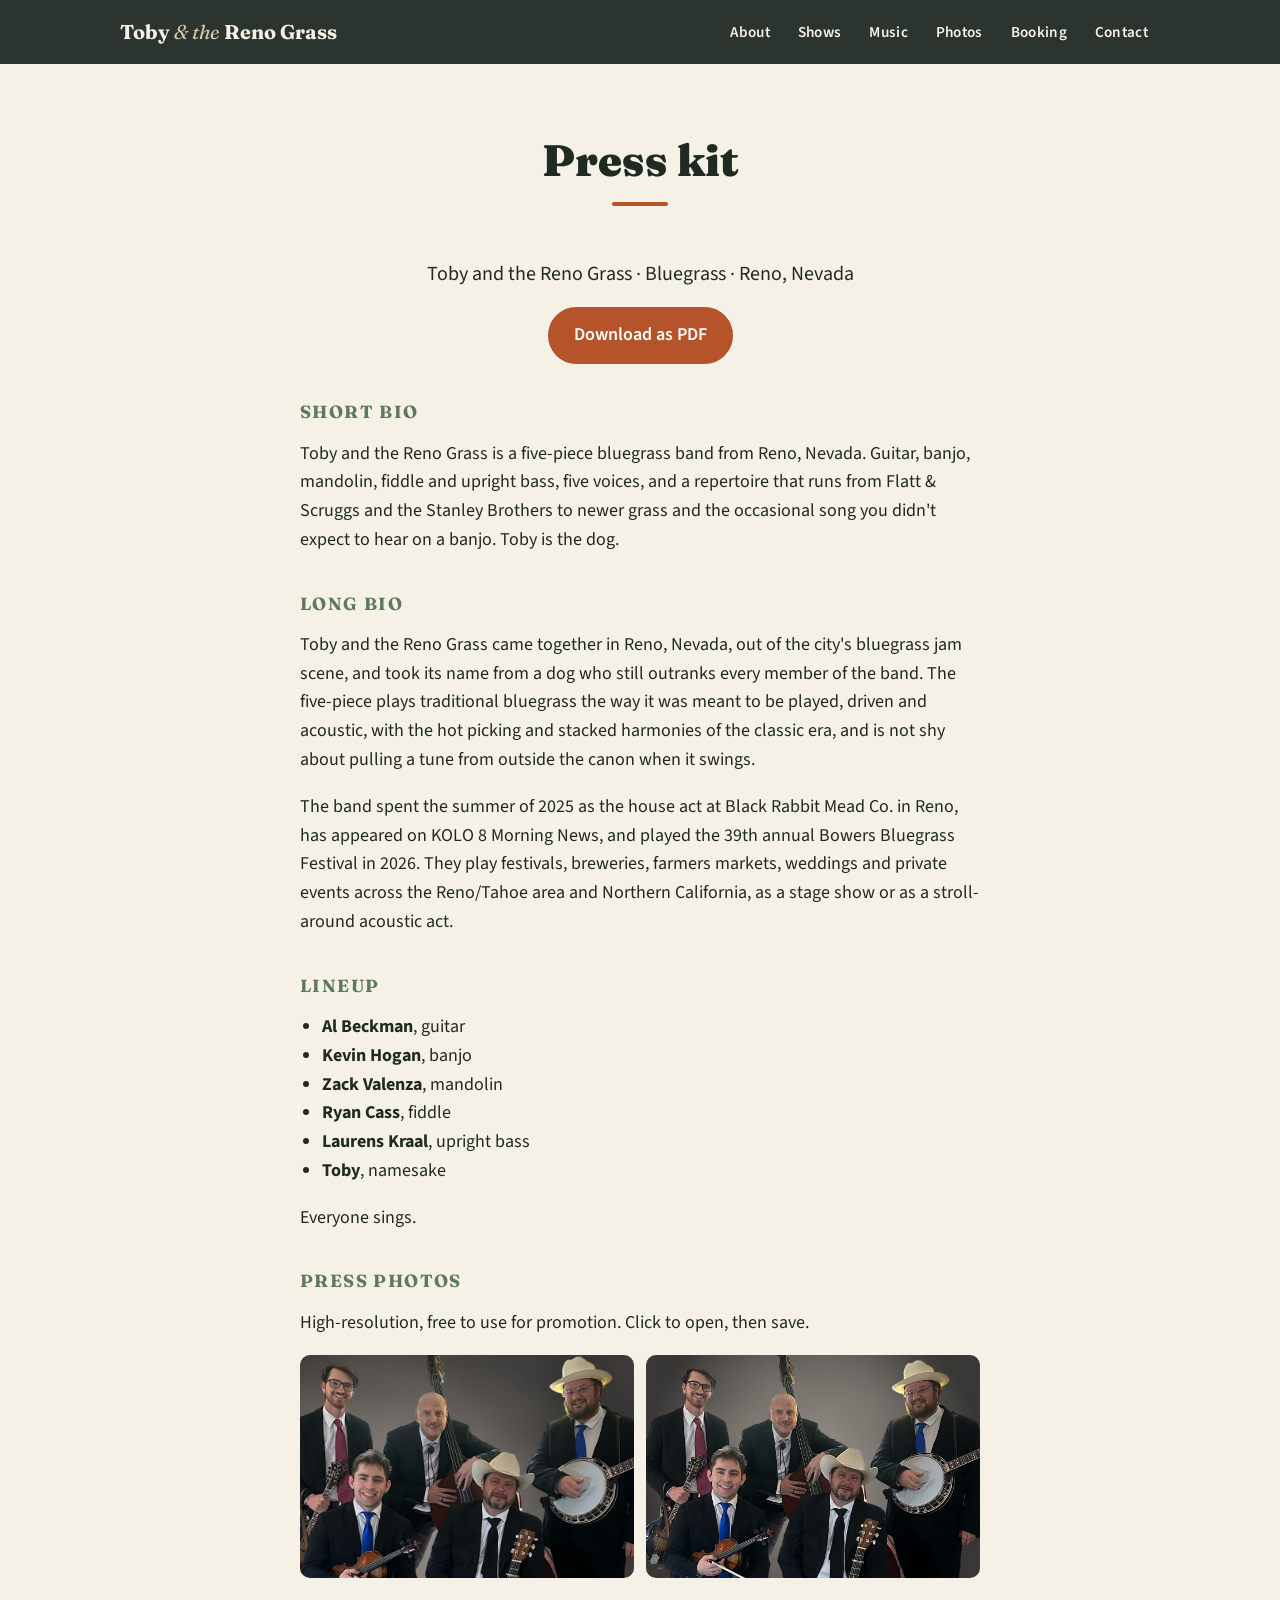
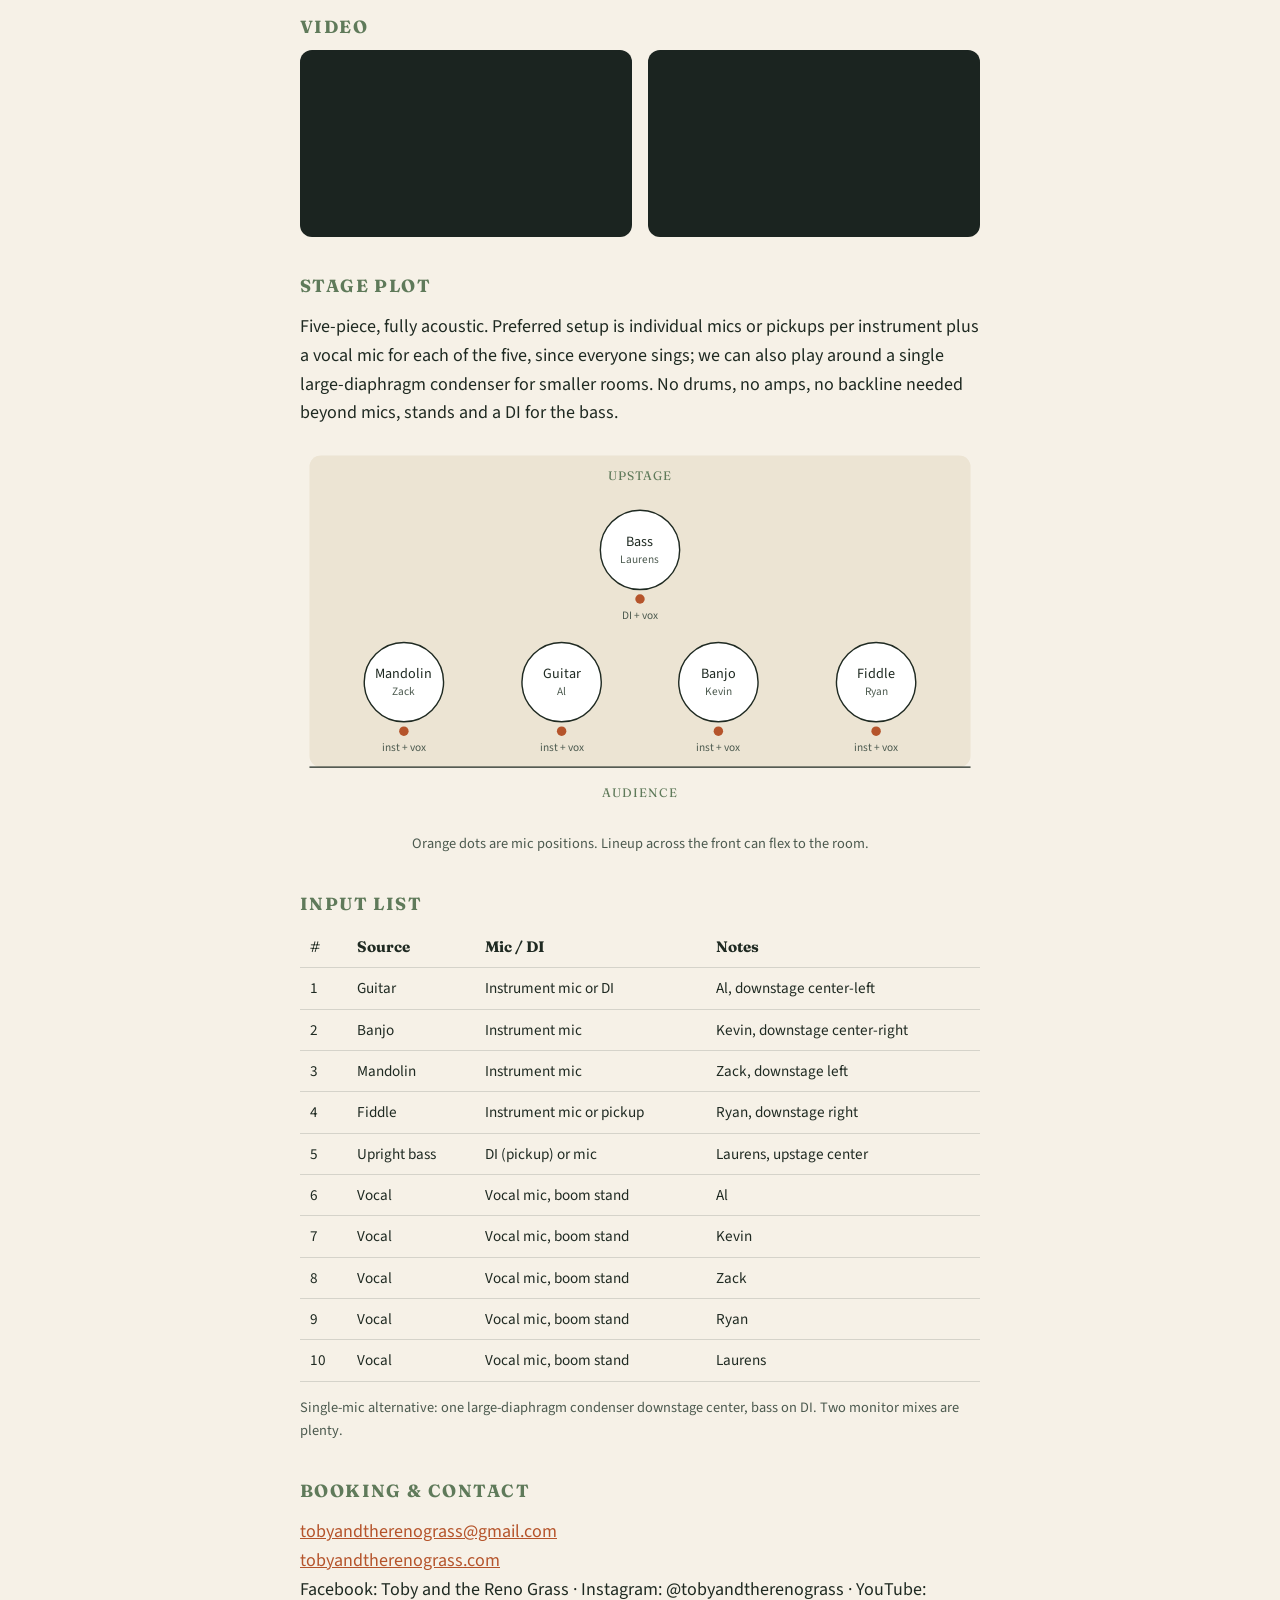
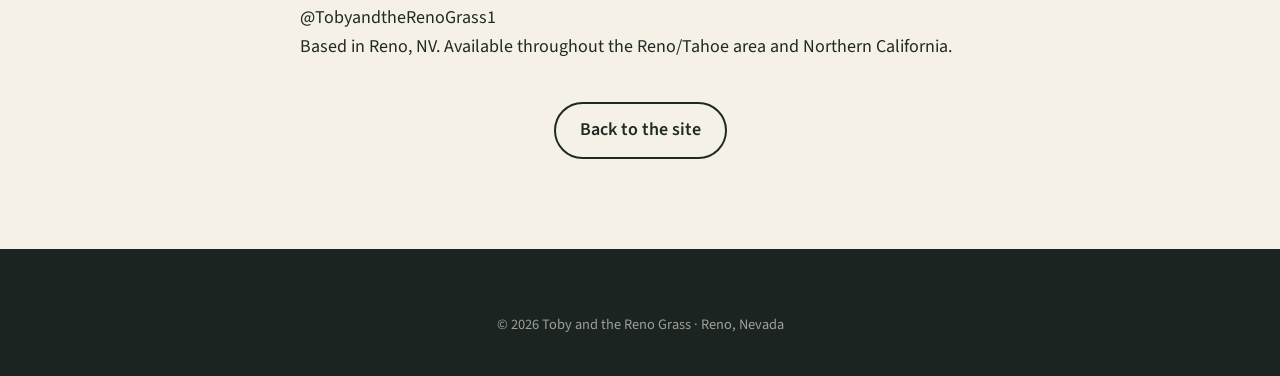
==== epk.html @ 2aff971a "Everyone sings: drop vocal tags, vocal mic per member, regenerate EPK PDF" ====
<!DOCTYPE html>
<html lang="en">
<head>
  <meta charset="utf-8">
  <meta name="viewport" content="width=device-width, initial-scale=1">
  <title>EPK | Toby and the Reno Grass</title>
  <meta name="description" content="Electronic press kit for Toby and the Reno Grass: bio, photos, video, stage plot and booking contact.">
  <link rel="icon" href="static/images/favicon.svg" type="image/svg+xml">
  <link rel="preconnect" href="https://fonts.googleapis.com">
  <link rel="preconnect" href="https://fonts.gstatic.com" crossorigin>
  <link href="https://fonts.googleapis.com/css2?family=Fraunces:opsz,wght@9..144,400;9..144,700;9..144,900&family=Source+Sans+3:wght@400;600&display=swap" rel="stylesheet">
  <link href="static/css/main.css?v=4" rel="stylesheet">
</head>
<body>

<header class="site-header">
  <nav class="nav" aria-label="Main">
    <a class="brand" href="index.html">Toby <span>&amp; the</span> Reno Grass</a>
    <button class="nav-toggle" aria-expanded="false" aria-controls="nav-links" aria-label="Menu">
      <span></span><span></span><span></span>
    </button>
    <ul class="nav-links" id="nav-links">
      <li><a href="index.html#about">About</a></li>
      <li><a href="index.html#shows">Shows</a></li>
      <li><a href="index.html#music">Music</a></li>
      <li><a href="index.html#photos">Photos</a></li>
      <li><a href="index.html#booking">Booking</a></li>
      <li><a href="index.html#contact">Contact</a></li>
    </ul>
  </nav>
</header>

<main>
  <section class="section epk">
    <div class="container narrow">
      <h2>Press kit</h2>
      <p class="lead center">Toby and the Reno Grass &middot; Bluegrass &middot; Reno, Nevada</p>
      <p class="center no-print">
        <a class="btn btn-primary" href="static/epk/Toby-and-the-Reno-Grass-EPK.pdf">Download as PDF</a>
      </p>

      <h3 class="subhead">Short bio</h3>
      <p>
        Toby and the Reno Grass is a five-piece bluegrass band from Reno, Nevada. Guitar, banjo, mandolin,
        fiddle and upright bass, five voices, and a repertoire that runs from Flatt &amp; Scruggs and
        the Stanley Brothers to newer grass and the occasional song you didn't expect to hear on a banjo.
        Toby is the dog.
      </p>

      <h3 class="subhead">Long bio</h3>
      <p>
        Toby and the Reno Grass came together in Reno, Nevada, out of the city's bluegrass jam scene, and took
        its name from a dog who still outranks every member of the band. The five-piece plays traditional
        bluegrass the way it was meant to be played, driven and acoustic, with the hot picking and stacked
        harmonies of the classic era, and is not shy about pulling a tune from outside the canon when it
        swings.
      </p>
      <p>
        The band spent the summer of 2025 as the house act at Black Rabbit Mead Co. in Reno, has appeared on
        KOLO 8 Morning News, and played the 39th annual Bowers Bluegrass Festival in 2026. They play
        festivals, breweries, farmers markets, weddings and private events across the Reno/Tahoe area and
        Northern California, as a stage show or as a stroll-around acoustic act.
      </p>

      <h3 class="subhead">Lineup</h3>
      <ul class="lineup">
        <li><strong>Al Beckman</strong>, guitar</li>
        <li><strong>Kevin Hogan</strong>, banjo</li>
        <li><strong>Zack Valenza</strong>, mandolin</li>
        <li><strong>Ryan Cass</strong>, fiddle</li>
        <li><strong>Laurens Kraal</strong>, upright bass</li>
        <li><strong>Toby</strong>, namesake</li>
      </ul>
      <p>Everyone sings.</p>

      <h3 class="subhead">Press photos</h3>
      <p>High-resolution, free to use for promotion. Click to open, then save.</p>
      <div class="photo-grid press-photos">
        <a class="photo" href="static/epk/toby-and-the-reno-grass-press-16x9.jpg" target="_blank" rel="noopener"><img src="static/images/hero.jpg" alt="Toby and the Reno Grass, group photo 16:9" loading="lazy"></a>
        <a class="photo" href="static/epk/toby-and-the-reno-grass-press-3x2.jpg" target="_blank" rel="noopener"><img src="static/images/hero-mobile.jpg" alt="Toby and the Reno Grass, group photo 3:2" loading="lazy"></a>
      </div>

      <h3 class="subhead">Video</h3>
      <div class="video-grid no-print">
        <div class="video"><iframe src="https://www.youtube.com/embed/zK9RMKCZfXM" title="CBA Father's Day Bluegrass Festival submission" allowfullscreen loading="lazy"></iframe></div>
        <div class="video"><iframe src="https://www.youtube.com/embed/KNHiSQfLq3k" title="Toby and the Reno Grass at Bowers Bluegrass Festival 2026" allowfullscreen loading="lazy"></iframe></div>
      </div>
      <ul class="video-links">
        <li><a href="https://www.youtube.com/watch?v=zK9RMKCZfXM">CBA Father's Day Festival submission</a> &middot; youtube.com/watch?v=zK9RMKCZfXM</li>
        <li><a href="https://www.youtube.com/watch?v=KNHiSQfLq3k">Live at Bowers Bluegrass Festival 2026</a> &middot; youtube.com/watch?v=KNHiSQfLq3k</li>
        <li><a href="https://www.youtube.com/watch?v=yvaGSAyjBzI">KOLO 8 Morning News appearance</a> &middot; youtube.com/watch?v=yvaGSAyjBzI</li>
        <li><a href="https://www.youtube.com/@TobyandtheRenoGrass1">Full live sets on YouTube</a> &middot; youtube.com/@TobyandtheRenoGrass1</li>
      </ul>

      <h3 class="subhead">Stage plot</h3>
      <p>
        Five-piece, fully acoustic. Preferred setup is individual mics or pickups per instrument plus a
        vocal mic for each of the five, since everyone sings; we can also play around a single large-diaphragm condenser for smaller rooms.
        No drums, no amps, no backline needed beyond mics, stands and a DI for the bass.
      </p>
      <figure class="stage-plot">
        <svg viewBox="0 0 720 400" role="img" aria-label="Stage plot: bass upstage center; front row left to right mandolin, guitar, banjo, fiddle; audience downstage">
          <defs>
            <style>
              .sp-bg{fill:#ece4d3}.sp-line{stroke:#1f2a22;stroke-width:1.5;fill:none}
              .sp-t{font-family:'Source Sans 3',Arial,sans-serif;font-size:15px;fill:#1f2a22;text-anchor:middle}
              .sp-s{font-size:12px;fill:#4c5a4f}.sp-h{font-family:Fraunces,Georgia,serif;font-size:13px;fill:#5f7a5a;letter-spacing:.08em;text-anchor:middle}
              .sp-pos{fill:#fff;stroke:#1f2a22;stroke-width:1.5}.sp-mic{fill:#b5542b}
            </style>
          </defs>
          <rect class="sp-bg" x="10" y="10" width="700" height="330" rx="12"/>
          <text class="sp-h" x="360" y="36">UPSTAGE</text>
          <text class="sp-h" x="360" y="372">AUDIENCE</text>
          <line class="sp-line" x1="10" y1="340" x2="710" y2="340"/>

          <!-- bass -->
          <circle class="sp-pos" cx="360" cy="110" r="42"/>
          <text class="sp-t" x="360" y="106">Bass</text>
          <text class="sp-t sp-s" x="360" y="124">Laurens</text>
          <circle class="sp-mic" cx="360" cy="162" r="5"/><text class="sp-t sp-s" x="360" y="183">DI + vox</text>

          <!-- front row -->
          <circle class="sp-pos" cx="110" cy="250" r="42"/>
          <text class="sp-t" x="110" y="246">Mandolin</text>
          <text class="sp-t sp-s" x="110" y="264">Zack</text>
          <circle class="sp-mic" cx="110" cy="302" r="5"/><text class="sp-t sp-s" x="110" y="323">inst + vox</text>

          <circle class="sp-pos" cx="277" cy="250" r="42"/>
          <text class="sp-t" x="277" y="246">Guitar</text>
          <text class="sp-t sp-s" x="277" y="264">Al</text>
          <circle class="sp-mic" cx="277" cy="302" r="5"/><text class="sp-t sp-s" x="277" y="323">inst + vox</text>

          <circle class="sp-pos" cx="443" cy="250" r="42"/>
          <text class="sp-t" x="443" y="246">Banjo</text>
          <text class="sp-t sp-s" x="443" y="264">Kevin</text>
          <circle class="sp-mic" cx="443" cy="302" r="5"/><text class="sp-t sp-s" x="443" y="323">inst + vox</text>

          <circle class="sp-pos" cx="610" cy="250" r="42"/>
          <text class="sp-t" x="610" y="246">Fiddle</text>
          <text class="sp-t sp-s" x="610" y="264">Ryan</text>
          <circle class="sp-mic" cx="610" cy="302" r="5"/><text class="sp-t sp-s" x="610" y="323">inst + vox</text>
        </svg>
        <figcaption>Orange dots are mic positions. Lineup across the front can flex to the room.</figcaption>
      </figure>

      <h3 class="subhead">Input list</h3>
      <table class="inputs">
        <thead><tr><th>#</th><th>Source</th><th>Mic / DI</th><th>Notes</th></tr></thead>
        <tbody>
          <tr><td>1</td><td>Guitar</td><td>Instrument mic or DI</td><td>Al, downstage center-left</td></tr>
          <tr><td>2</td><td>Banjo</td><td>Instrument mic</td><td>Kevin, downstage center-right</td></tr>
          <tr><td>3</td><td>Mandolin</td><td>Instrument mic</td><td>Zack, downstage left</td></tr>
          <tr><td>4</td><td>Fiddle</td><td>Instrument mic or pickup</td><td>Ryan, downstage right</td></tr>
          <tr><td>5</td><td>Upright bass</td><td>DI (pickup) or mic</td><td>Laurens, upstage center</td></tr>
          <tr><td>6</td><td>Vocal</td><td>Vocal mic, boom stand</td><td>Al</td></tr>
          <tr><td>7</td><td>Vocal</td><td>Vocal mic, boom stand</td><td>Kevin</td></tr>
          <tr><td>8</td><td>Vocal</td><td>Vocal mic, boom stand</td><td>Zack</td></tr>
          <tr><td>9</td><td>Vocal</td><td>Vocal mic, boom stand</td><td>Ryan</td></tr>
          <tr><td>10</td><td>Vocal</td><td>Vocal mic, boom stand</td><td>Laurens</td></tr>
        </tbody>
      </table>
      <p class="small">Single-mic alternative: one large-diaphragm condenser downstage center, bass on DI. Two monitor mixes are plenty.</p>

      <h3 class="subhead">Booking &amp; contact</h3>
      <p>
        <a href="mailto:tobyandtherenograss@gmail.com?subject=Booking%20inquiry">tobyandtherenograss@gmail.com</a><br>
        <a href="https://tobyandtherenograss.com">tobyandtherenograss.com</a><br>
        Facebook: Toby and the Reno Grass &middot; Instagram: @tobyandtherenograss &middot; YouTube: @TobyandtheRenoGrass1<br>
        Based in Reno, NV. Available throughout the Reno/Tahoe area and Northern California.
      </p>

      <p class="center no-print" style="margin-top:40px"><a class="btn btn-ghost" href="index.html">Back to the site</a></p>
    </div>
  </section>
</main>

<footer class="site-footer">
  <div class="container center">
    <p class="copyright">&copy; <span id="year"></span> Toby and the Reno Grass &middot; Reno, Nevada</p>
  </div>
</footer>

<script src="static/js/main.js"></script>
</body>
</html>
---- static/css/main.css ----
/* Toby and the Reno Grass. Colors and fonts live here. */
:root {
  --cream: #f6f1e7;
  --cream-2: #ece4d3;
  --ink: #1f2a22;
  --ink-soft: #4c5a4f;
  --pine: #1b2420;
  --sage: #5f7a5a;
  --sand: #d9c9a8;
  --rust: #b5542b;
  --rust-dark: #8f3f1e;
  --font-display: "Fraunces", Georgia, "Times New Roman", serif;
  --font-body: "Source Sans 3", "Helvetica Neue", Arial, sans-serif;
  --max: 1080px;
  --gutter: 20px;
}

* { box-sizing: border-box; }
html { scroll-behavior: smooth; -webkit-text-size-adjust: 100%; }
body {
  margin: 0;
  font-family: var(--font-body);
  font-size: 18px;
  line-height: 1.6;
  color: var(--ink);
  background: var(--cream);
}
img { max-width: 100%; display: block; }
a { color: var(--rust); }
a:hover { color: var(--rust-dark); }

h1, h2, h3, h4 { font-family: var(--font-display); line-height: 1.1; margin: 0 0 0.5em; }
h2 {
  font-size: clamp(2rem, 4vw, 2.75rem);
  font-weight: 900;
  text-align: center;
  margin-bottom: 1.2em;
  position: relative;
}
h2::after {
  content: "";
  display: block;
  width: 56px;
  height: 4px;
  background: var(--rust);
  margin: 0.4em auto 0;
  border-radius: 2px;
}
.subhead { font-size: 1.1rem; font-weight: 700; text-transform: uppercase; letter-spacing: 0.08em; color: var(--sage); margin-bottom: 0.8em; }
.lead { font-size: 1.25rem; line-height: 1.5; }
.center { text-align: center; }

.container { max-width: var(--max); margin: 0 auto; padding: 0 var(--gutter); }
.container.narrow { max-width: 720px; }
.section { padding: 72px 0; scroll-margin-top: 64px; }
.section-alt { background: var(--cream-2); }
.section-dark { background: var(--pine); color: var(--cream); }
.section-dark h2 { color: var(--cream); }
.section-dark a { color: var(--sand); }

/* Header / nav */
.site-header {
  position: sticky;
  top: 0;
  z-index: 20;
  background: rgba(27, 36, 32, 0.92);
  backdrop-filter: blur(6px);
  -webkit-backdrop-filter: blur(6px);
}
.nav {
  max-width: var(--max);
  margin: 0 auto;
  padding: 0 var(--gutter);
  height: 64px;
  display: flex;
  align-items: center;
  justify-content: space-between;
  gap: 16px;
}
.brand {
  font-family: var(--font-display);
  font-weight: 700;
  font-size: 1.25rem;
  color: var(--cream);
  text-decoration: none;
  white-space: nowrap;
}
.brand span { font-style: italic; font-weight: 400; color: var(--sand); }
.nav-links { list-style: none; margin: 0; padding: 0; display: flex; gap: 4px; }
.nav-links a {
  display: block;
  padding: 8px 12px;
  color: var(--cream);
  text-decoration: none;
  font-weight: 600;
  font-size: 0.95rem;
  letter-spacing: 0.02em;
  border-radius: 6px;
}
.nav-links a:hover { background: rgba(255,255,255,0.1); color: #fff; }
.nav-toggle {
  display: none;
  background: none;
  border: 0;
  padding: 8px;
  cursor: pointer;
}
.nav-toggle span { display: block; width: 24px; height: 2px; background: var(--cream); margin: 5px 0; border-radius: 1px; }

@media (max-width: 760px) {
  .nav-toggle { display: block; }
  .nav-links {
    display: none;
    position: absolute;
    top: 64px; left: 0; right: 0;
    flex-direction: column;
    background: var(--pine);
    padding: 8px var(--gutter) 16px;
    border-top: 1px solid rgba(255,255,255,0.1);
  }
  .nav-links.open { display: flex; }
  .nav-links a { padding: 12px 8px; font-size: 1.05rem; }
}

/* Hero */
.hero {
  position: relative;
  text-align: center;
  color: var(--cream);
  background:
    radial-gradient(ellipse at 30% 20%, rgba(95,122,90,0.55), transparent 55%),
    radial-gradient(ellipse at 80% 80%, rgba(181,84,43,0.35), transparent 50%),
    repeating-linear-gradient(135deg, rgba(255,255,255,0.025) 0 2px, transparent 2px 14px),
    var(--pine);
}
.hero-photo { display: block; }
.hero-photo img {
  width: 100%;
  height: auto;
  max-height: 82vh;
  object-fit: cover;
  object-position: center top;
}
.hero-inner { padding: 48px var(--gutter) 64px; max-width: 900px; margin: 0 auto; }
.hero-kicker {
  text-transform: uppercase;
  letter-spacing: 0.22em;
  font-size: 0.85rem;
  font-weight: 600;
  color: var(--sand);
  margin: 0 0 1em;
}
.hero h1 {
  font-size: clamp(2.6rem, 7vw, 5rem);
  font-weight: 900;
  letter-spacing: -0.01em;
  margin-bottom: 0.3em;
}
.hero h1 .amp { font-style: italic; font-weight: 400; color: var(--sand); font-size: 0.6em; vertical-align: 0.15em; }
.hero-sub { font-size: 1.2rem; max-width: 560px; margin: 0 auto 2em; color: rgba(246,241,231,0.85); }
.hero-actions { display: flex; gap: 12px; justify-content: center; flex-wrap: wrap; }

/* Buttons */
.btn {
  display: inline-block;
  padding: 12px 24px;
  border-radius: 999px;
  font-weight: 600;
  text-decoration: none;
  border: 2px solid transparent;
  transition: background 0.15s, color 0.15s, border-color 0.15s;
}
.btn-primary { background: var(--rust); color: #fff; border-color: var(--rust); }
.btn-primary:hover { background: var(--rust-dark); border-color: var(--rust-dark); color: #fff; }
.btn-ghost { background: transparent; color: inherit; border-color: currentColor; }
.btn-ghost:hover { background: rgba(127,127,127,0.12); color: inherit; }
.btn-small { padding: 8px 16px; font-size: 0.9rem; align-self: center; }

/* Shows */
.shows { list-style: none; margin: 0; padding: 0; }
.show {
  display: flex;
  gap: 20px;
  align-items: flex-start;
  padding: 20px 0;
  border-top: 1px solid rgba(31,42,34,0.12);
}
.show:last-child { border-bottom: 1px solid rgba(31,42,34,0.12); }
.show-date {
  flex: 0 0 72px;
  text-align: center;
  background: var(--pine);
  color: var(--cream);
  border-radius: 10px;
  padding: 8px 4px;
  font-family: var(--font-display);
}
.show-month { display: block; font-size: 0.85rem; text-transform: uppercase; letter-spacing: 0.08em; color: var(--sand); }
.show-day { display: block; font-size: 1.8rem; font-weight: 700; line-height: 1.1; }
.show-body { flex: 1 1 auto; }
.show-title { font-size: 1.35rem; font-weight: 700; margin-bottom: 0.2em; }
.show-meta, .show-note { margin: 0; color: var(--ink-soft); }
.show-note { font-size: 0.95rem; margin-top: 0.3em; }
.past-shows { margin-top: 36px; }
.past-shows summary {
  cursor: pointer;
  font-weight: 600;
  color: var(--sage);
  text-transform: uppercase;
  letter-spacing: 0.08em;
  font-size: 0.95rem;
}
.shows-past { margin-top: 12px; opacity: 0.8; }
.shows-past .show-date { background: var(--cream-2); color: var(--ink); border: 1px solid rgba(31,42,34,0.15); }
.shows-past .show-month { color: var(--ink-soft); }

/* Music */
.video-grid { display: grid; grid-template-columns: repeat(2, 1fr); gap: 16px; }
.video { aspect-ratio: 16 / 9; border-radius: 12px; overflow: hidden; background: var(--pine); }
.video iframe { width: 100%; height: 100%; border: 0; display: block; }
.listen-links { text-align: center; margin-top: 32px; }
.listen-links .btn { margin: 4px; }
@media (max-width: 700px) { .video-grid { grid-template-columns: 1fr; } }

/* Photos */
.photo-grid { display: grid; grid-template-columns: repeat(3, 1fr); gap: 12px; }
.photo { aspect-ratio: 4 / 3; border-radius: 10px; overflow: hidden; background: var(--sand); }
.photo img { width: 100%; height: 100%; object-fit: cover; transition: transform 0.3s; }
.photo:hover img { transform: scale(1.03); }
@media (max-width: 700px) { .photo-grid { grid-template-columns: repeat(2, 1fr); } }

/* Band */
/* six members: always 6, 3 or 2 per row so rows stay even */
.members { display: grid; grid-template-columns: repeat(6, 1fr); gap: 28px 16px; text-align: center; }
@media (max-width: 1000px) { .members { grid-template-columns: repeat(3, 1fr); } }
@media (max-width: 480px) { .members { grid-template-columns: repeat(2, 1fr); } }
.member { min-width: 0; }
.member p { font-size: 0.95rem; }
.member h4 { font-size: 1.25rem; margin: 0.6em 0 0.1em; }
.member p { margin: 0; color: var(--ink-soft); }
.avatar {
  width: min(140px, 100%); aspect-ratio: 1; height: auto;
  border-radius: 50%;
  margin: 0 auto;
  object-fit: cover;
  background: var(--sand);
  border: 4px solid #fff;
  box-shadow: 0 4px 16px rgba(0,0,0,0.12);
}

/* Placeholders. Remove the "placeholder" class once real content is in. */
.placeholder {
  display: grid;
  place-items: center;
  color: var(--ink-soft);
  font-family: var(--font-display);
  font-style: italic;
  background:
    repeating-linear-gradient(45deg, rgba(0,0,0,0.04) 0 10px, transparent 10px 20px),
    var(--sand);
  border: 1px dashed rgba(31,42,34,0.3);
}
.video.placeholder { color: var(--sand); background:
    repeating-linear-gradient(45deg, rgba(255,255,255,0.04) 0 10px, transparent 10px 20px),
    var(--pine); border-color: rgba(217,201,168,0.4); }

/* Footer / contact */
.site-footer { background: var(--pine); color: var(--cream); padding: 64px 0 40px; scroll-margin-top: 64px; }
.site-footer h2 { color: var(--cream); }
.contact-list { list-style: none; margin: 0 0 32px; padding: 0; display: flex; flex-wrap: wrap; justify-content: center; gap: 8px 28px; }
.contact-list a { color: var(--cream); text-decoration: none; display: inline-flex; align-items: center; gap: 8px; font-weight: 600; }
.contact-list a:hover { color: var(--sand); }
.icon { width: 22px; height: 22px; fill: currentColor; }
.copyright { font-size: 0.9rem; color: rgba(246,241,231,0.6); margin: 0; }

@media (max-width: 600px) {
  body { font-size: 17px; }
  .section { padding: 56px 0; }
  .hero-inner { padding: 36px var(--gutter) 48px; }
  .show { gap: 14px; flex-wrap: wrap; }
  .show-date { flex-basis: 64px; }
  .btn-small { flex-basis: 100%; text-align: center; margin-left: 78px; }
}


/* EPK page */
.epk .subhead { margin-top: 2.2em; }
.epk .lead { margin-bottom: 0.6em; }
.lineup { padding-left: 1.2em; }
.press-photos { grid-template-columns: repeat(2, 1fr); }
.press-photos .photo { aspect-ratio: auto; }
.video-links { padding-left: 1.2em; }
.video-links li { margin-bottom: 0.3em; }
.stage-plot { margin: 0; }
.stage-plot svg { width: 100%; height: auto; display: block; }
.stage-plot figcaption { font-size: 0.9rem; color: var(--ink-soft); margin-top: 8px; text-align: center; }
.inputs { width: 100%; border-collapse: collapse; font-size: 0.95rem; }
.inputs th, .inputs td { text-align: left; padding: 8px 10px; border-bottom: 1px solid rgba(31,42,34,0.15); vertical-align: top; }
.inputs th { font-family: var(--font-display); font-weight: 700; }
.small { font-size: 0.9rem; color: var(--ink-soft); }
@media screen { .video-links { display: none; } }

@media print {
  @page { margin: 16mm; }
  body { background: #fff; color: #000; font-size: 11pt; }
  .site-header, .site-footer, .no-print { display: none !important; }
  .section { padding: 0; }
  .container.narrow { max-width: none; padding: 0; }
  h2 { font-size: 24pt; margin-bottom: 0.4em; }
  h2::after { display: none; }
  .epk .subhead { margin-top: 1.4em; break-after: avoid; }
  .video-links { display: block; }
  a { color: #000; text-decoration: none; }
  .press-photos { gap: 8px; }
  .press-photos .photo img { max-height: 55mm; width: 100%; object-fit: cover; }
  .photo { border-radius: 0; }
  .stage-plot { max-width: 140mm; margin: 0 auto; }
  .stage-plot, .inputs { break-inside: avoid; }
}
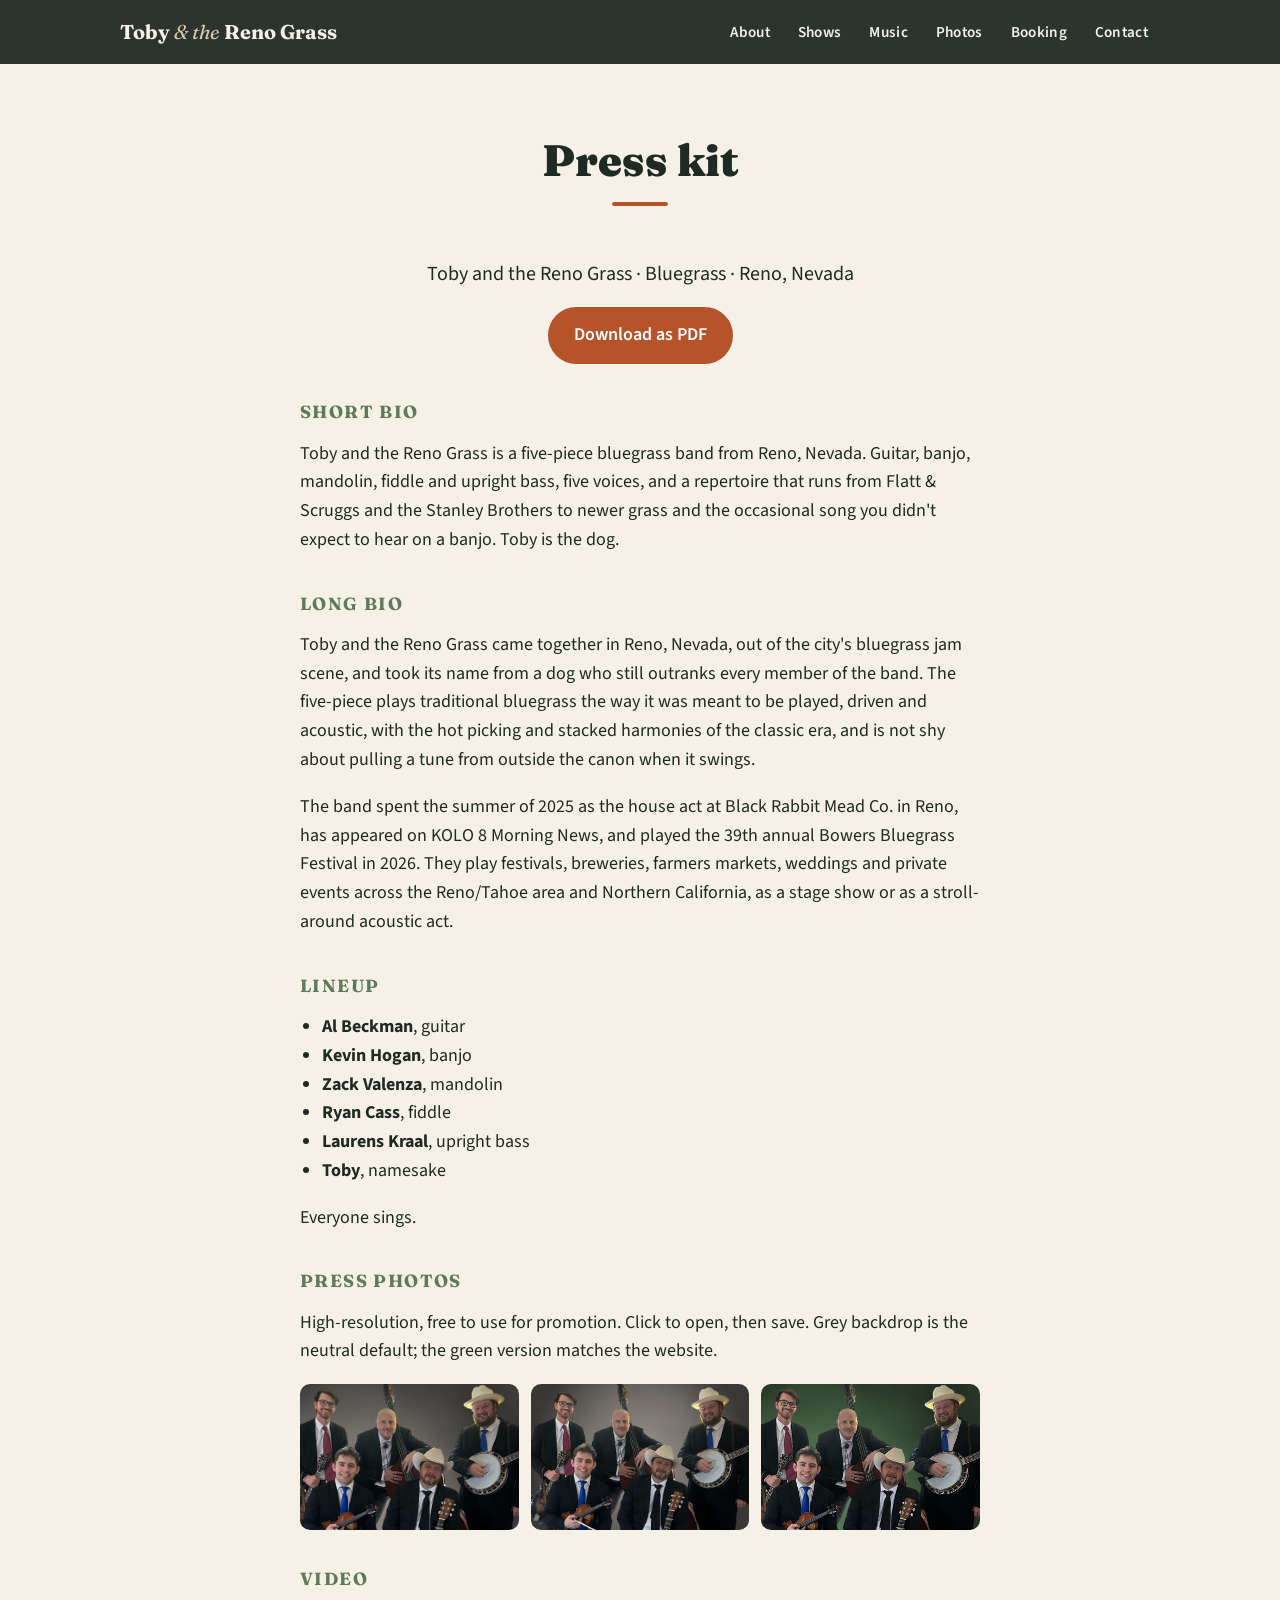
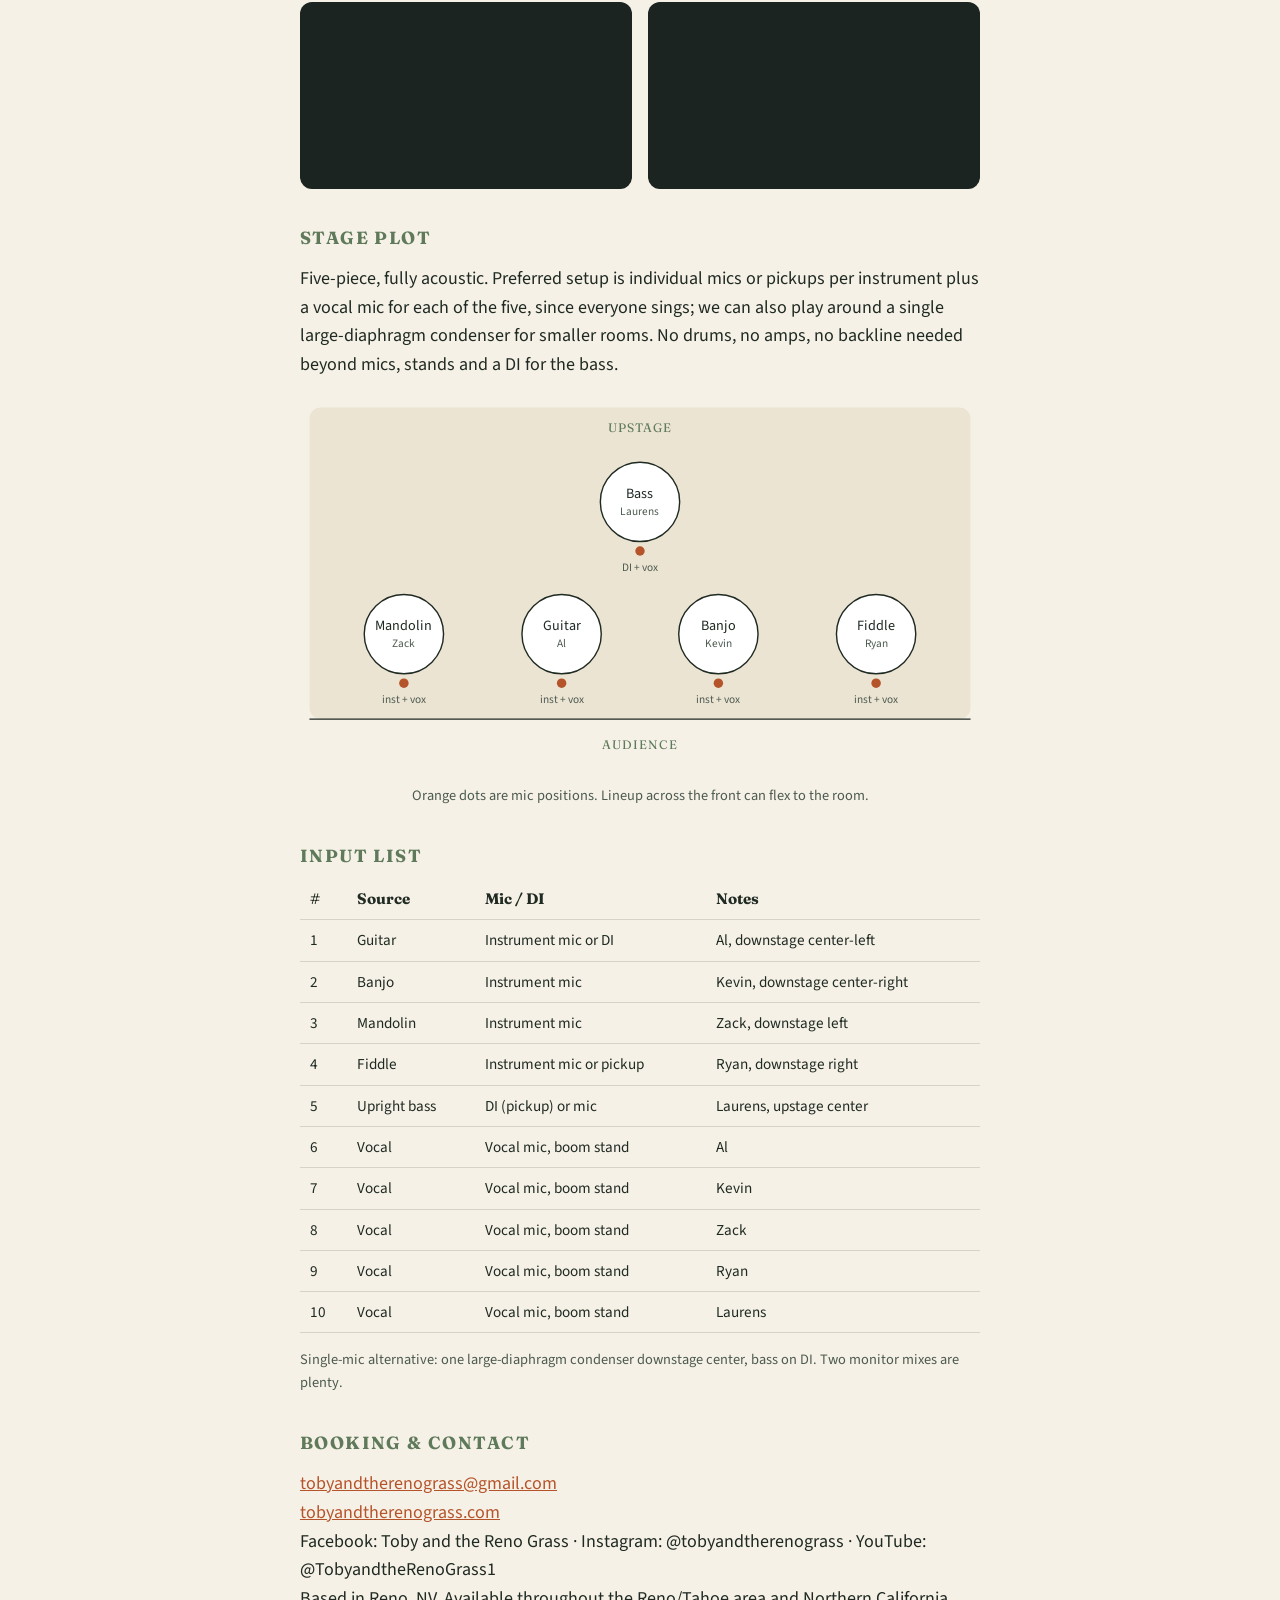
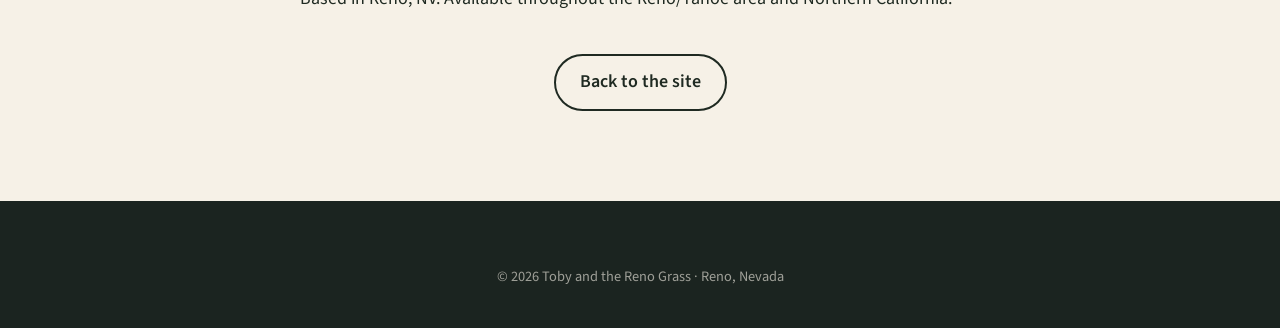
==== commit dd42717c: "EPK: grey press photos as default, green version as third option" ====
--- a/epk.html
+++ b/epk.html
@@ -5,11 +5,18 @@
   <meta name="viewport" content="width=device-width, initial-scale=1">
   <title>EPK | Toby and the Reno Grass</title>
   <meta name="description" content="Electronic press kit for Toby and the Reno Grass: bio, photos, video, stage plot and booking contact.">
+  <link rel="canonical" href="https://tobyandtherenograss.com/epk.html">
+  <meta property="og:title" content="Toby and the Reno Grass | Press kit">
+  <meta property="og:description" content="Bio, press photos, video, stage plot and booking contact for Toby and the Reno Grass, bluegrass from Reno, Nevada.">
+  <meta property="og:type" content="website">
+  <meta property="og:url" content="https://tobyandtherenograss.com/epk.html">
+  <meta property="og:image" content="https://tobyandtherenograss.com/static/images/hero.jpg">
+  <meta name="twitter:card" content="summary_large_image">
   <link rel="icon" href="static/images/favicon.svg" type="image/svg+xml">
   <link rel="preconnect" href="https://fonts.googleapis.com">
   <link rel="preconnect" href="https://fonts.gstatic.com" crossorigin>
   <link href="https://fonts.googleapis.com/css2?family=Fraunces:opsz,wght@9..144,400;9..144,700;9..144,900&family=Source+Sans+3:wght@400;600&display=swap" rel="stylesheet">
-  <link href="static/css/main.css?v=4" rel="stylesheet">
+  <link href="static/css/main.css?v=5" rel="stylesheet">
 </head>
 <body>
 
@@ -74,10 +81,11 @@
       <p>Everyone sings.</p>
 
       <h3 class="subhead">Press photos</h3>
-      <p>High-resolution, free to use for promotion. Click to open, then save.</p>
+      <p>High-resolution, free to use for promotion. Click to open, then save. Grey backdrop is the neutral default; the green version matches the website.</p>
       <div class="photo-grid press-photos">
-        <a class="photo" href="static/epk/toby-and-the-reno-grass-press-16x9.jpg" target="_blank" rel="noopener"><img src="static/images/hero.jpg" alt="Toby and the Reno Grass, group photo 16:9" loading="lazy"></a>
-        <a class="photo" href="static/epk/toby-and-the-reno-grass-press-3x2.jpg" target="_blank" rel="noopener"><img src="static/images/hero-mobile.jpg" alt="Toby and the Reno Grass, group photo 3:2" loading="lazy"></a>
+        <a class="photo" href="static/epk/toby-and-the-reno-grass-press-16x9.jpg" target="_blank" rel="noopener"><img src="static/epk/thumb-16x9.jpg" alt="Toby and the Reno Grass, group photo 16:9, grey backdrop" loading="lazy"></a>
+        <a class="photo" href="static/epk/toby-and-the-reno-grass-press-3x2.jpg" target="_blank" rel="noopener"><img src="static/epk/thumb-3x2.jpg" alt="Toby and the Reno Grass, group photo 3:2, grey backdrop" loading="lazy"></a>
+        <a class="photo" href="static/epk/toby-and-the-reno-grass-press-16x9-green.jpg" target="_blank" rel="noopener"><img src="static/images/hero.jpg" alt="Toby and the Reno Grass, group photo 16:9, green backdrop" loading="lazy"></a>
       </div>
 
       <h3 class="subhead">Video</h3>
@@ -181,5 +189,6 @@
 </footer>
 
 <script src="static/js/main.js"></script>
+<!-- Cloudflare Web Analytics --><script defer src="https://static.cloudflareinsights.com/beacon.min.js" data-cf-beacon='{"token": "e1113c9dabb843c6b1d5d2c6611a7a12"}'></script><!-- End Cloudflare Web Analytics -->
 </body>
 </html>
--- a/static/css/main.css
+++ b/static/css/main.css
@@ -287,7 +287,8 @@
 .epk .subhead { margin-top: 2.2em; }
 .epk .lead { margin-bottom: 0.6em; }
 .lineup { padding-left: 1.2em; }
-.press-photos { grid-template-columns: repeat(2, 1fr); }
+.press-photos { grid-template-columns: repeat(3, 1fr); }
+@media (max-width: 700px) { .press-photos { grid-template-columns: 1fr; } }
 .press-photos .photo { aspect-ratio: auto; }
 .video-links { padding-left: 1.2em; }
 .video-links li { margin-bottom: 0.3em; }
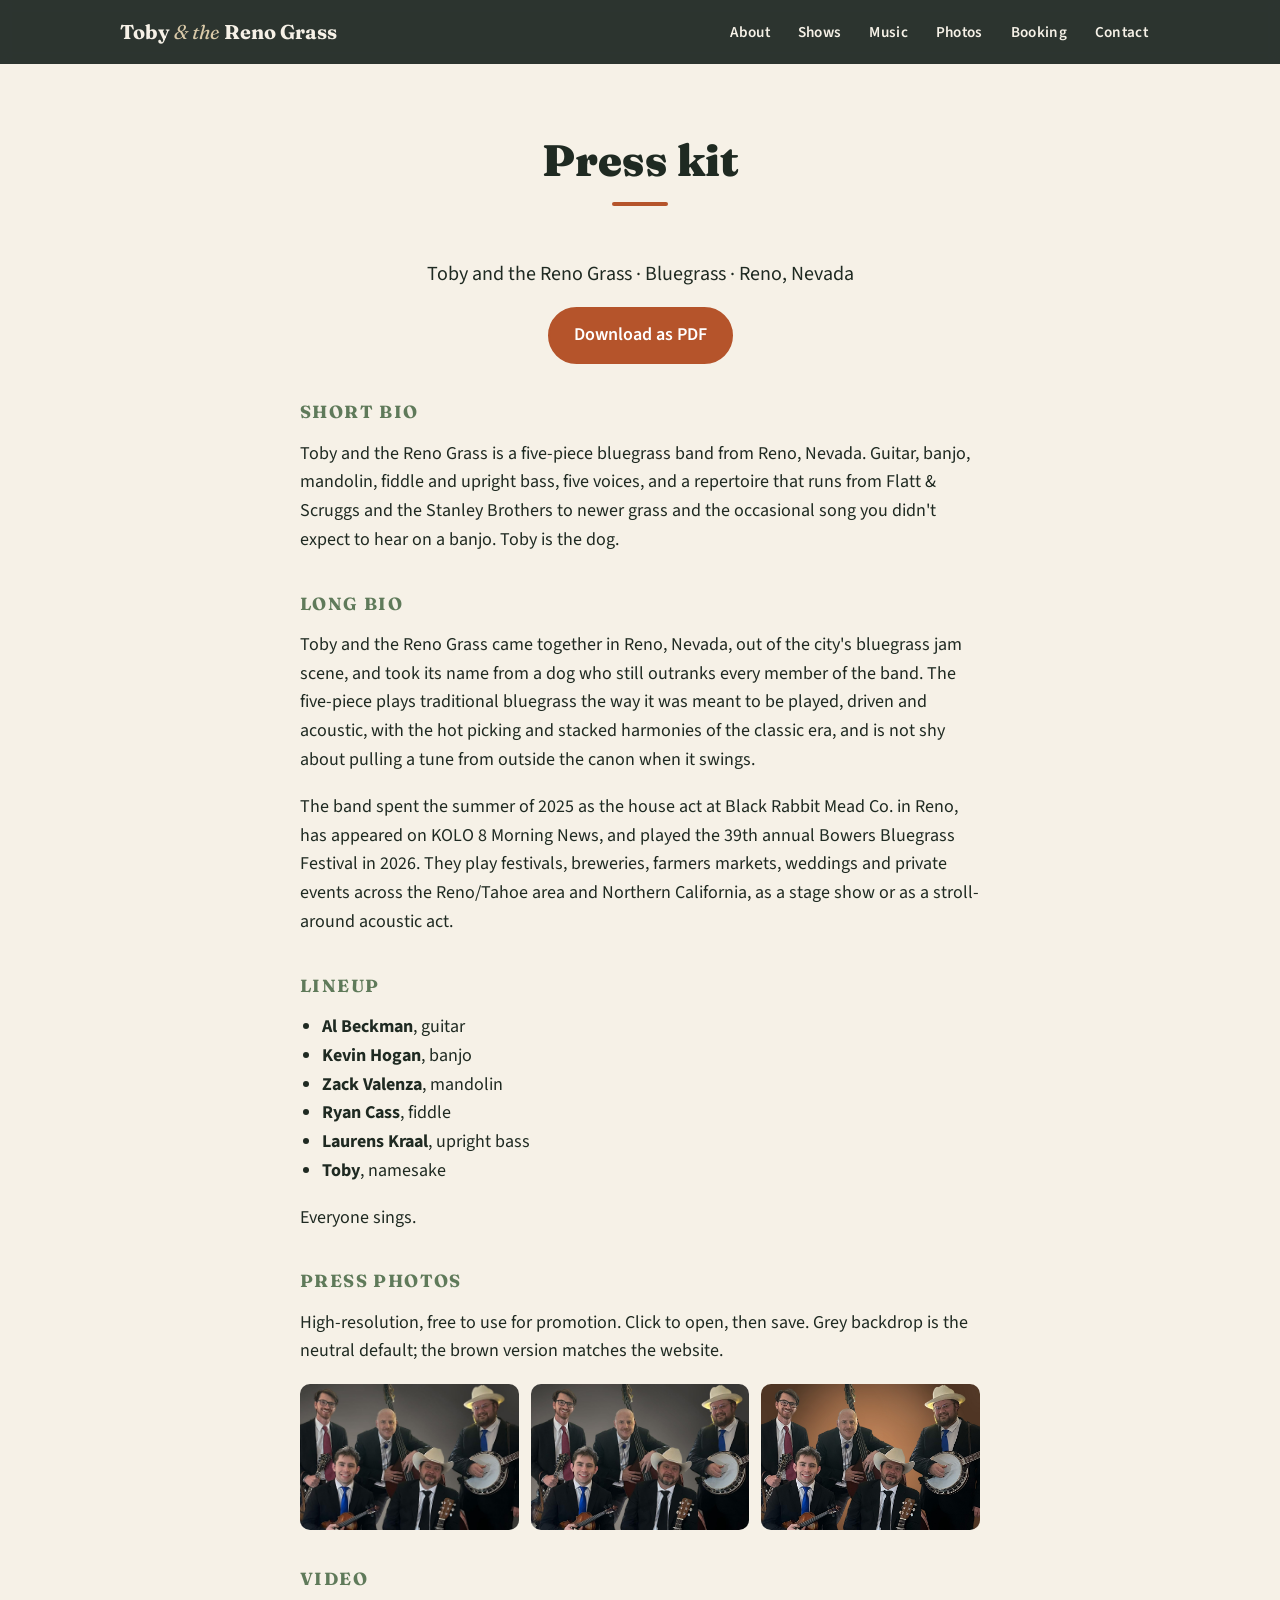
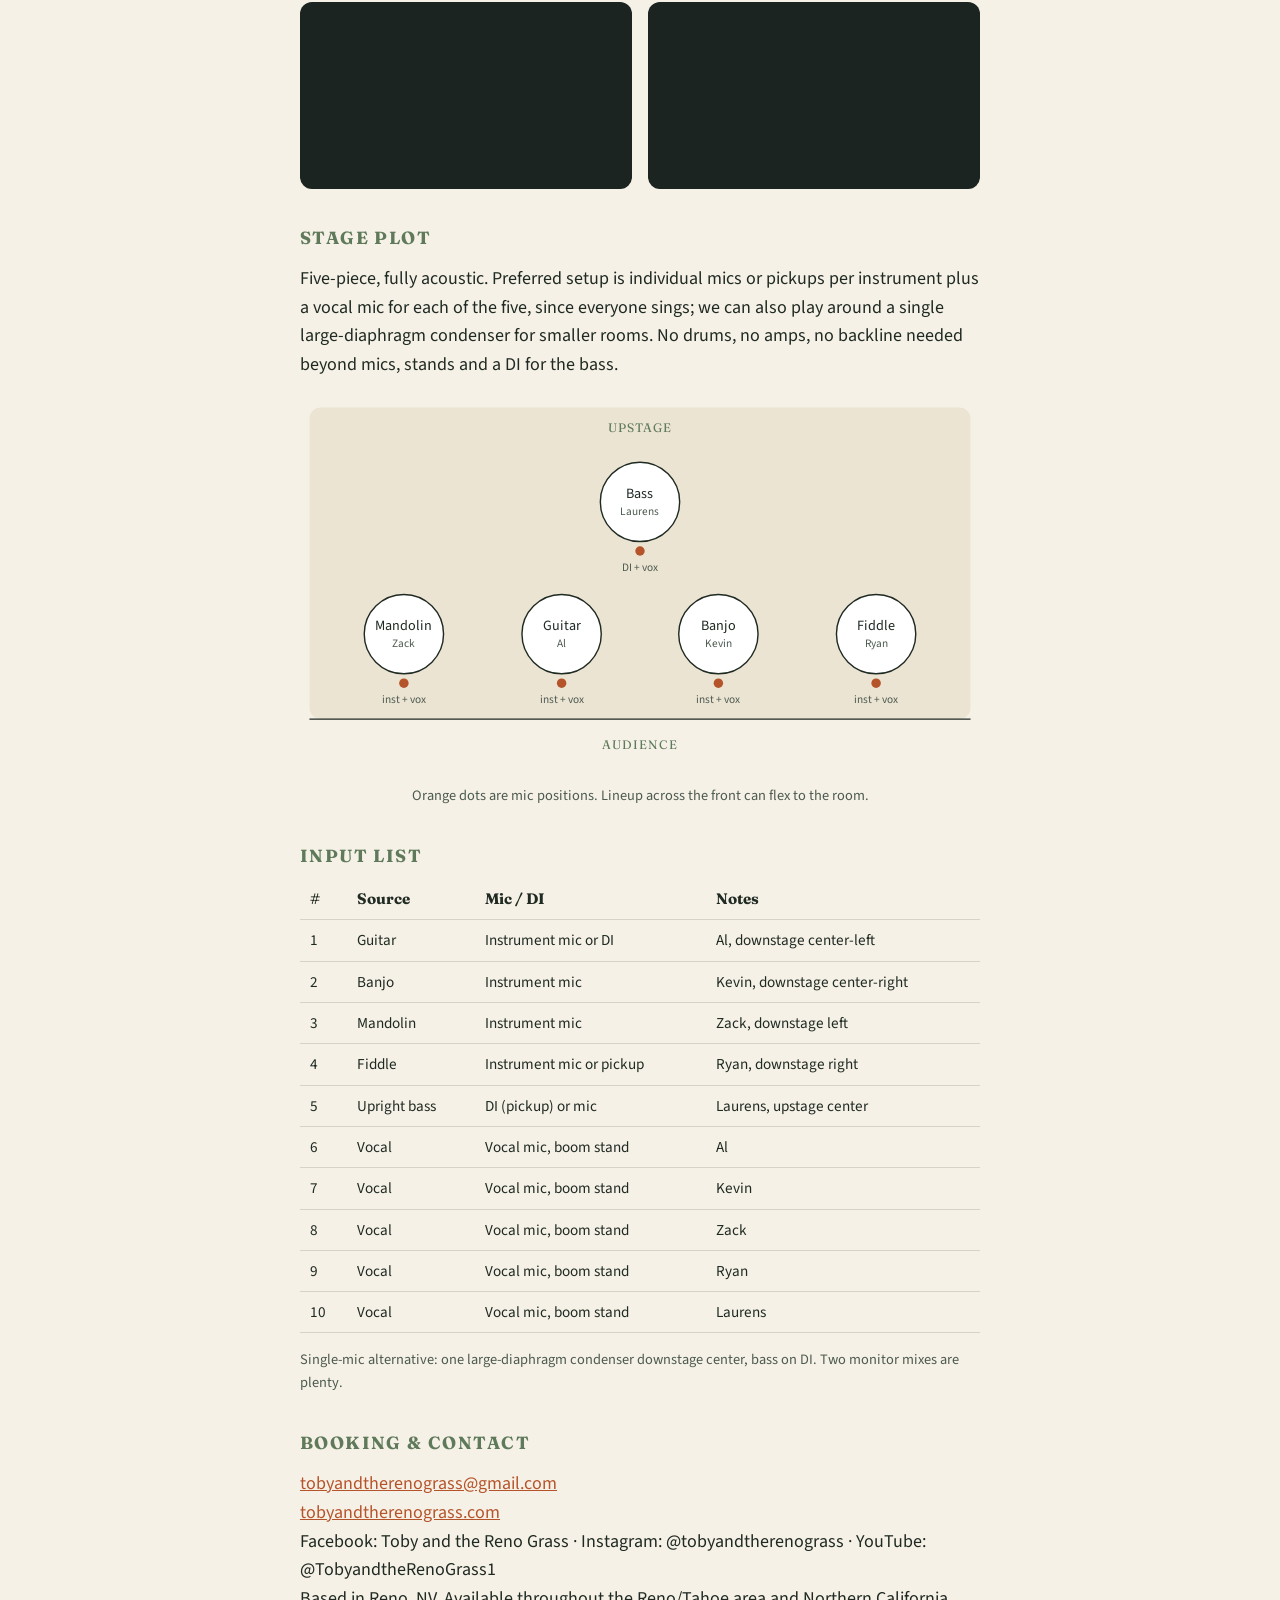
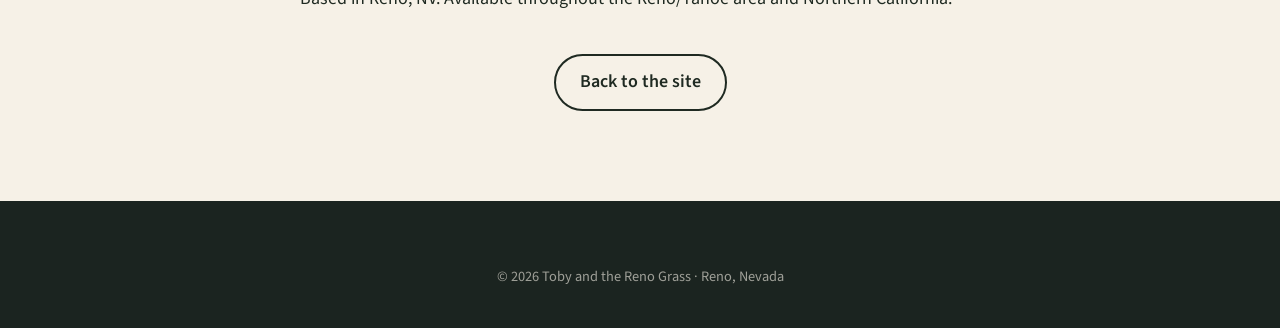
==== commit e89e5c9f: "Hero: brown backdrop; EPK third press photo now the brown version" ====
--- a/epk.html
+++ b/epk.html
@@ -81,11 +81,11 @@
       <p>Everyone sings.</p>
 
       <h3 class="subhead">Press photos</h3>
-      <p>High-resolution, free to use for promotion. Click to open, then save. Grey backdrop is the neutral default; the green version matches the website.</p>
+      <p>High-resolution, free to use for promotion. Click to open, then save. Grey backdrop is the neutral default; the brown version matches the website.</p>
       <div class="photo-grid press-photos">
         <a class="photo" href="static/epk/toby-and-the-reno-grass-press-16x9.jpg" target="_blank" rel="noopener"><img src="static/epk/thumb-16x9.jpg" alt="Toby and the Reno Grass, group photo 16:9, grey backdrop" loading="lazy"></a>
         <a class="photo" href="static/epk/toby-and-the-reno-grass-press-3x2.jpg" target="_blank" rel="noopener"><img src="static/epk/thumb-3x2.jpg" alt="Toby and the Reno Grass, group photo 3:2, grey backdrop" loading="lazy"></a>
-        <a class="photo" href="static/epk/toby-and-the-reno-grass-press-16x9-green.jpg" target="_blank" rel="noopener"><img src="static/images/hero.jpg" alt="Toby and the Reno Grass, group photo 16:9, green backdrop" loading="lazy"></a>
+        <a class="photo" href="static/epk/toby-and-the-reno-grass-press-16x9-brown.jpg" target="_blank" rel="noopener"><img src="static/images/hero.jpg" alt="Toby and the Reno Grass, group photo 16:9, brown backdrop" loading="lazy"></a>
       </div>
 
       <h3 class="subhead">Video</h3>
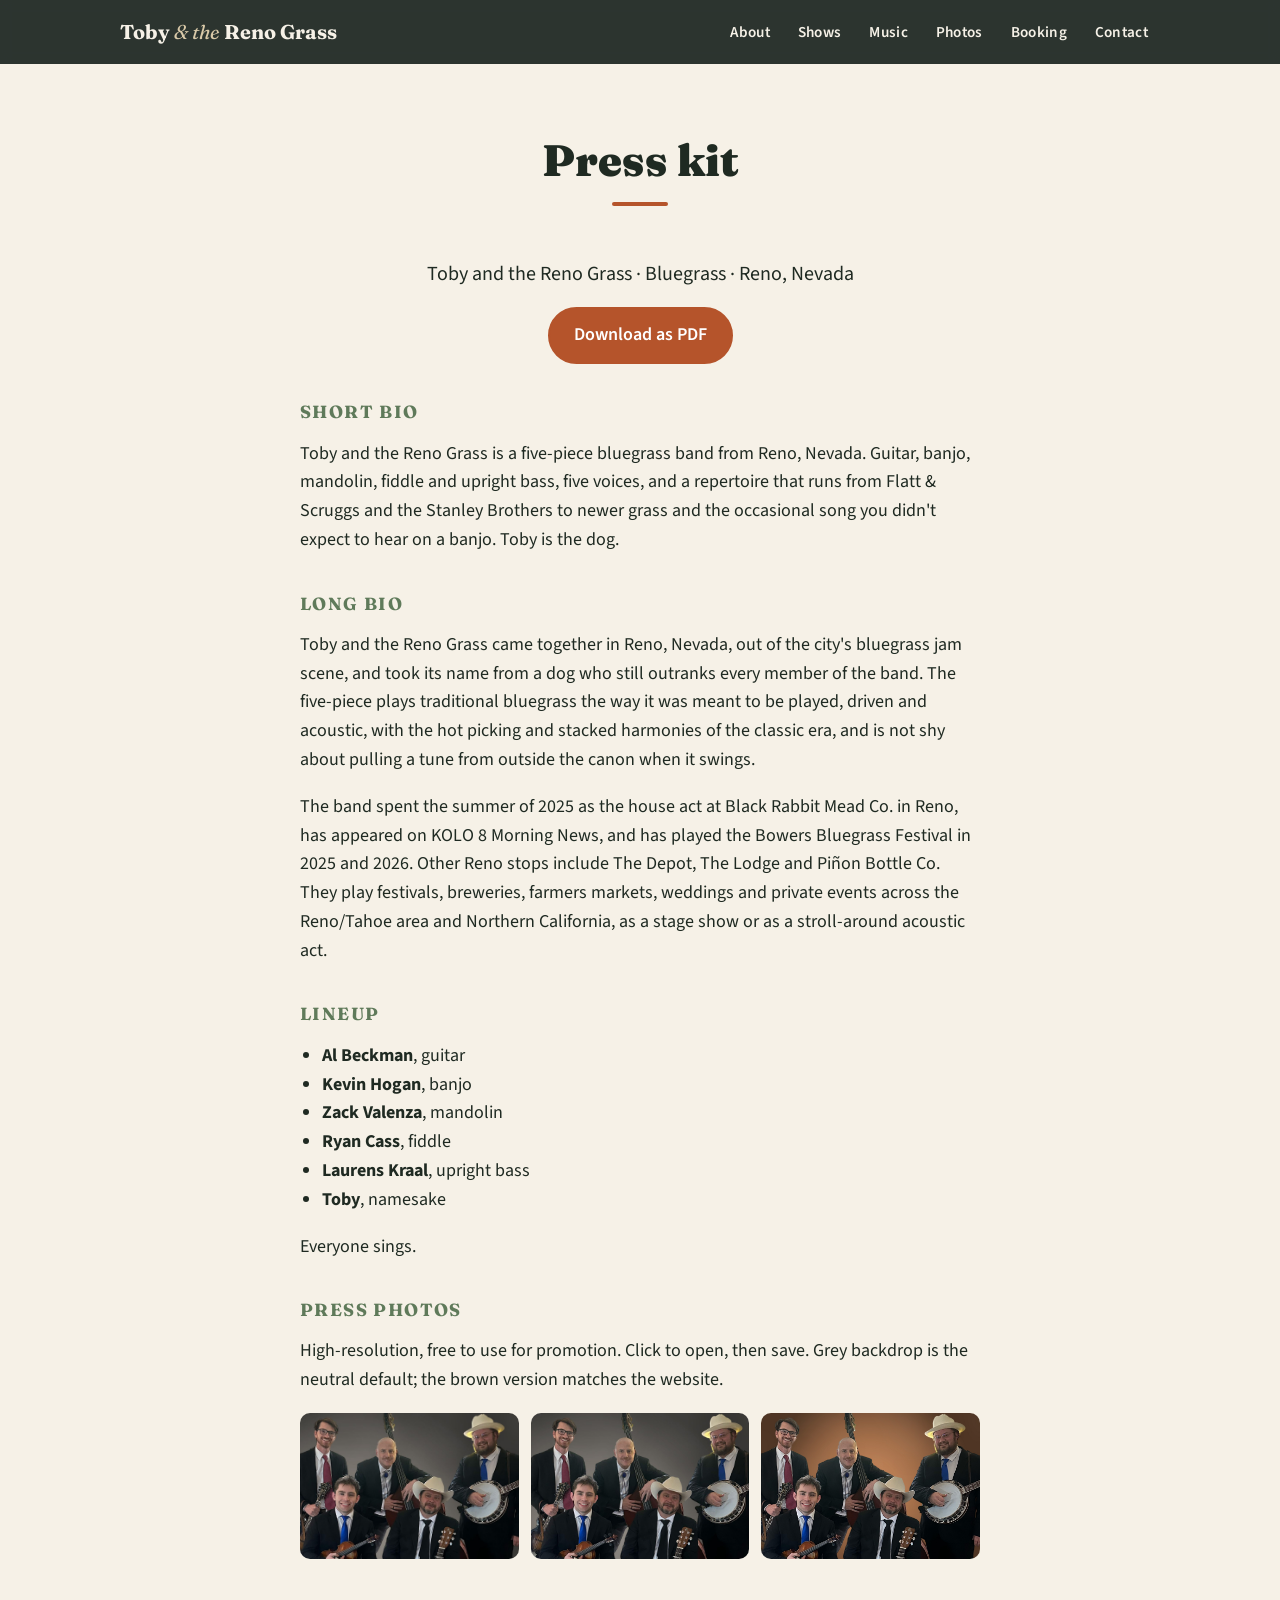
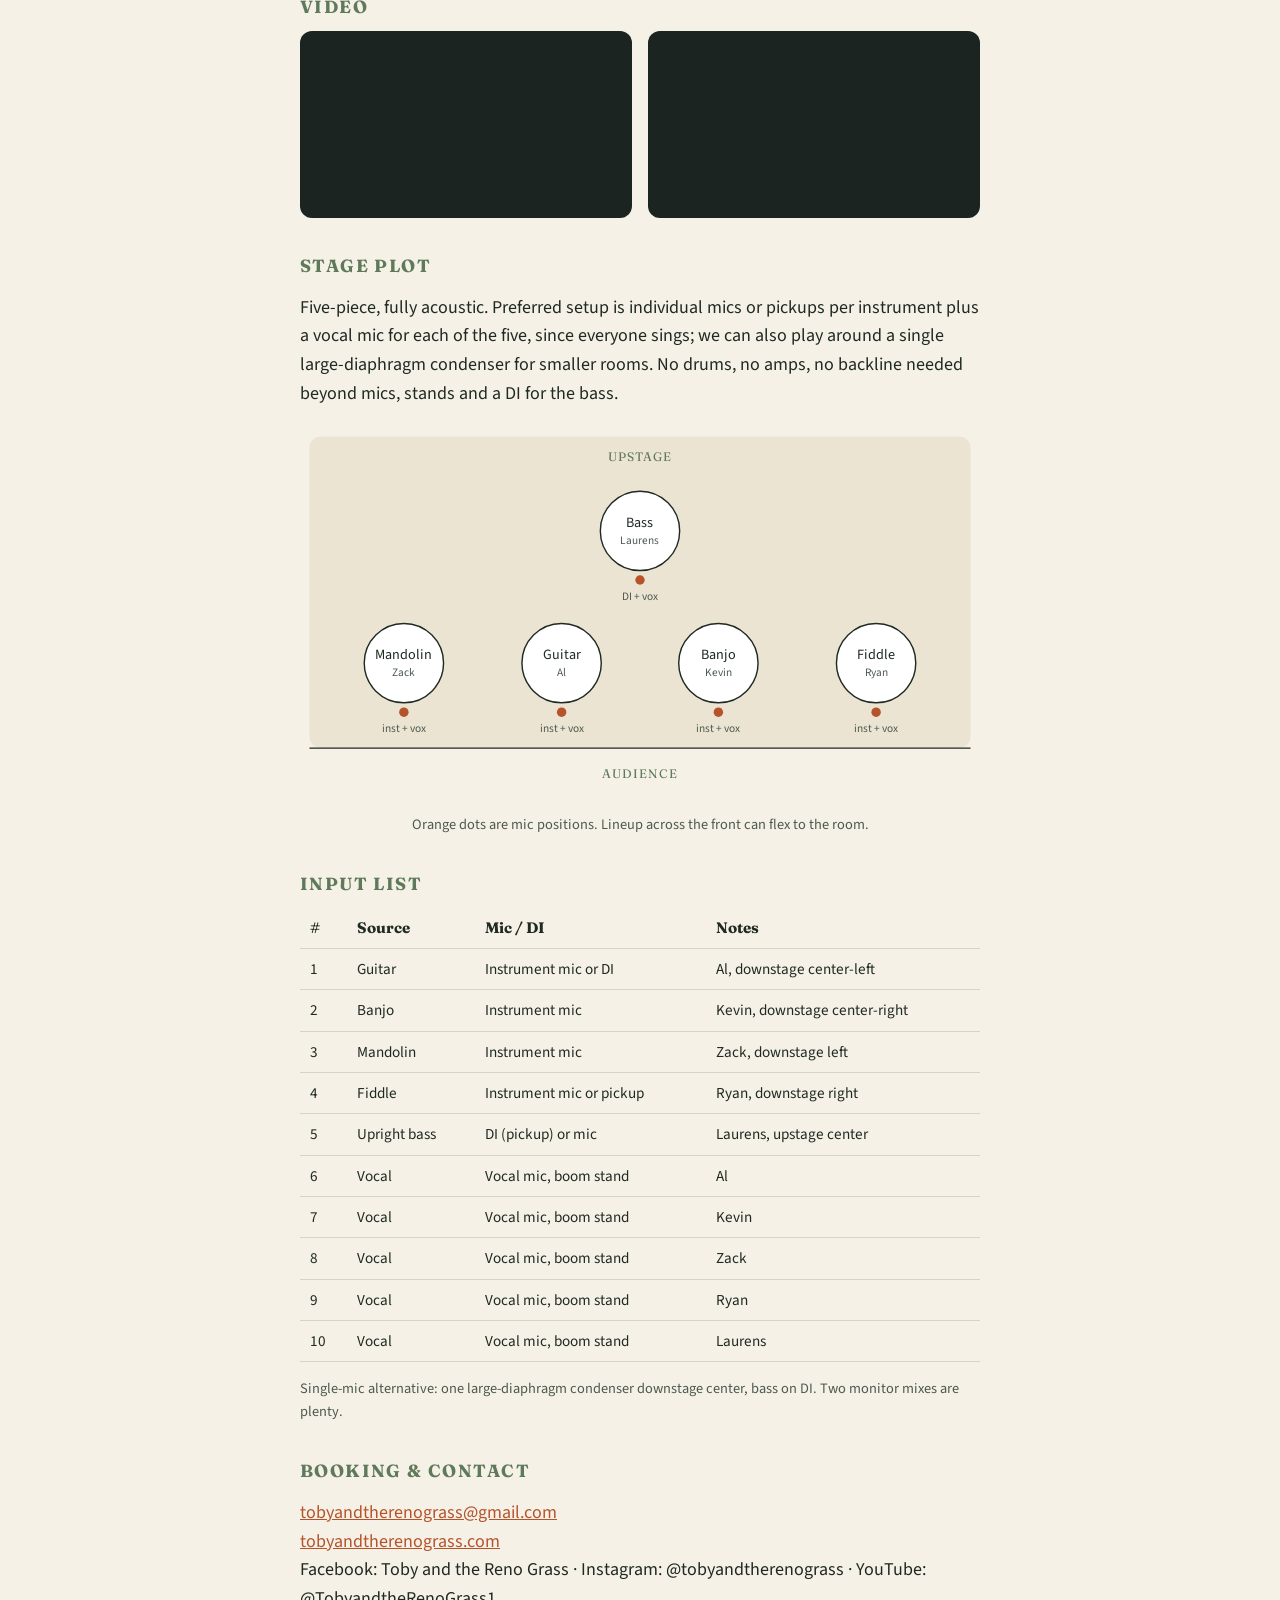
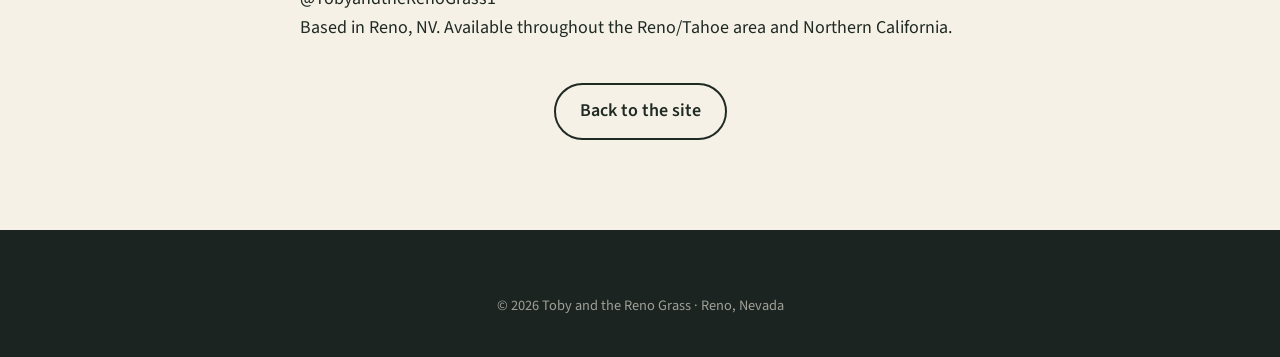
==== commit 0fa992ff: "Add past shows; EPK bio mentions Bowers 2025 and 2026 and Reno venues" ====
--- a/epk.html
+++ b/epk.html
@@ -10,13 +10,13 @@
   <meta property="og:description" content="Bio, press photos, video, stage plot and booking contact for Toby and the Reno Grass, bluegrass from Reno, Nevada.">
   <meta property="og:type" content="website">
   <meta property="og:url" content="https://tobyandtherenograss.com/epk.html">
-  <meta property="og:image" content="https://tobyandtherenograss.com/static/images/hero.jpg">
+  <meta property="og:image" content="https://tobyandtherenograss.com/static/images/hero-brown.jpg">
   <meta name="twitter:card" content="summary_large_image">
   <link rel="icon" href="static/images/favicon.svg" type="image/svg+xml">
   <link rel="preconnect" href="https://fonts.googleapis.com">
   <link rel="preconnect" href="https://fonts.gstatic.com" crossorigin>
   <link href="https://fonts.googleapis.com/css2?family=Fraunces:opsz,wght@9..144,400;9..144,700;9..144,900&family=Source+Sans+3:wght@400;600&display=swap" rel="stylesheet">
-  <link href="static/css/main.css?v=5" rel="stylesheet">
+  <link href="static/css/main.css?v=6" rel="stylesheet">
 </head>
 <body>
 
@@ -64,7 +64,8 @@
       </p>
       <p>
         The band spent the summer of 2025 as the house act at Black Rabbit Mead Co. in Reno, has appeared on
-        KOLO 8 Morning News, and played the 39th annual Bowers Bluegrass Festival in 2026. They play
+        KOLO 8 Morning News, and has played the Bowers Bluegrass Festival in 2025 and 2026. Other Reno
+        stops include The Depot, The Lodge and Piñon Bottle Co. They play
         festivals, breweries, farmers markets, weddings and private events across the Reno/Tahoe area and
         Northern California, as a stage show or as a stroll-around acoustic act.
       </p>
@@ -85,7 +86,7 @@
       <div class="photo-grid press-photos">
         <a class="photo" href="static/epk/toby-and-the-reno-grass-press-16x9.jpg" target="_blank" rel="noopener"><img src="static/epk/thumb-16x9.jpg" alt="Toby and the Reno Grass, group photo 16:9, grey backdrop" loading="lazy"></a>
         <a class="photo" href="static/epk/toby-and-the-reno-grass-press-3x2.jpg" target="_blank" rel="noopener"><img src="static/epk/thumb-3x2.jpg" alt="Toby and the Reno Grass, group photo 3:2, grey backdrop" loading="lazy"></a>
-        <a class="photo" href="static/epk/toby-and-the-reno-grass-press-16x9-brown.jpg" target="_blank" rel="noopener"><img src="static/images/hero.jpg" alt="Toby and the Reno Grass, group photo 16:9, brown backdrop" loading="lazy"></a>
+        <a class="photo" href="static/epk/toby-and-the-reno-grass-press-16x9-brown.jpg" target="_blank" rel="noopener"><img src="static/images/hero-brown.jpg" alt="Toby and the Reno Grass, group photo 16:9, brown backdrop" loading="lazy"></a>
       </div>
 
       <h3 class="subhead">Video</h3>
--- a/static/css/main.css
+++ b/static/css/main.css
@@ -156,7 +156,7 @@
   letter-spacing: -0.01em;
   margin-bottom: 0.3em;
 }
-.hero h1 .amp { font-style: italic; font-weight: 400; color: var(--sand); font-size: 0.6em; vertical-align: 0.15em; }
+.hero h1 .amp { font-style: italic; font-weight: 400; color: var(--sand); font-size: 0.6em; vertical-align: 0.15em; font-variation-settings: "opsz" 12; }
 .hero-sub { font-size: 1.2rem; max-width: 560px; margin: 0 auto 2em; color: rgba(246,241,231,0.85); }
 .hero-actions { display: flex; gap: 12px; justify-content: center; flex-wrap: wrap; }
 
